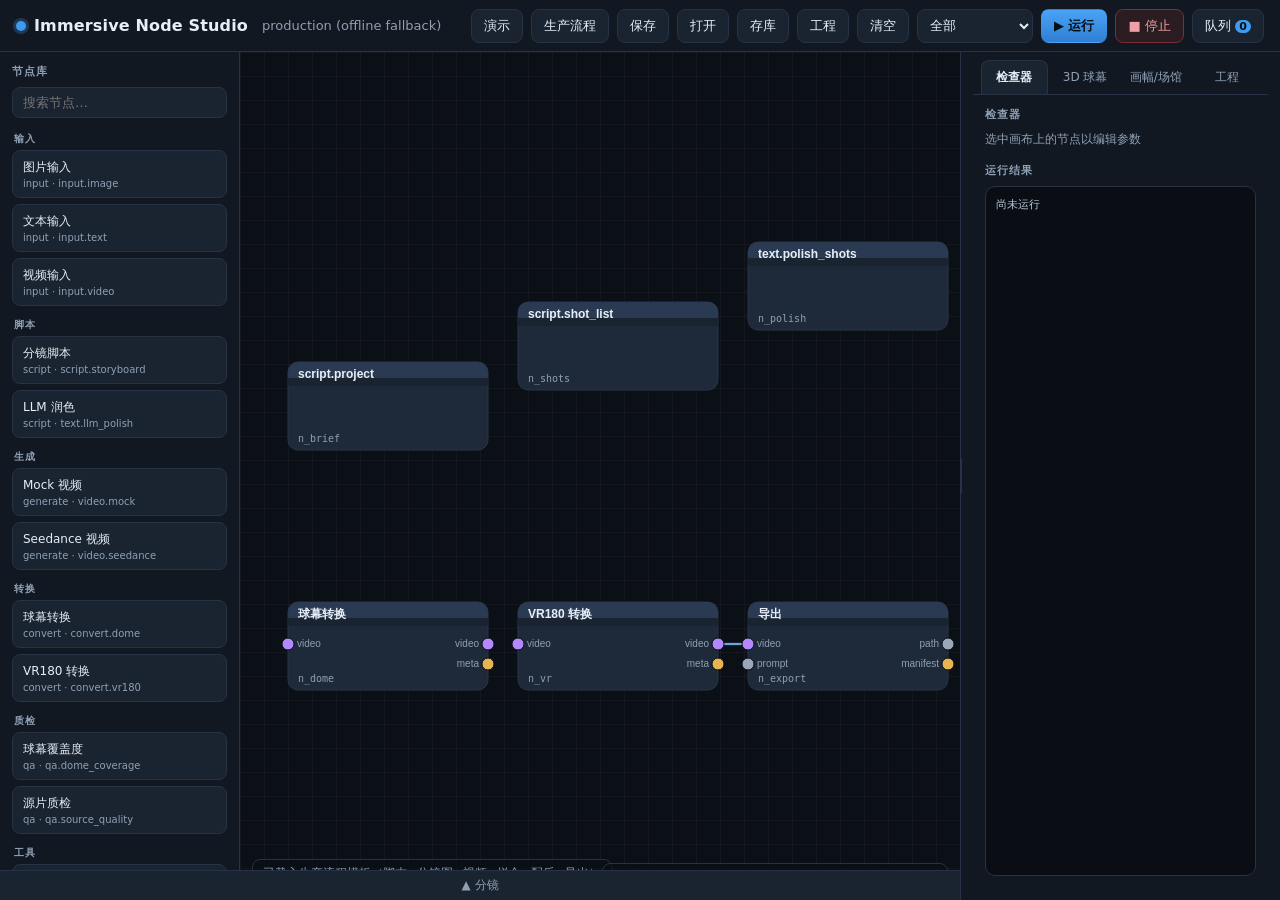
==== studio/static/index.html @ 8954fa5a "feat(studio): spotlight, port drag-out, run modes/lock, queue+stop, shot drawer (issue #419) app.js:" ====
<!doctype html>
<html lang="zh-CN">
<head>
  <meta charset="utf-8" />
  <meta name="viewport" content="width=device-width, initial-scale=1" />
  <title>Immersive Node Studio</title>
  <link rel="stylesheet" href="style.css" />
</head>
<body>
  <header class="topbar">
    <div class="brand">
      <span class="logo-dot"></span>
      Immersive Node Studio
    </div>
    <div class="project-name" id="projectName">untitled</div>
    <div class="actions">
      <button id="btnDemo" type="button" title="载入简易演示">演示</button>
      <button id="btnDual" type="button" title="脚本→分镜图→审核→视频→拼合→配乐→球幕/VR180 导出">生产流程</button>
      <button id="btnSave" type="button">保存</button>
      <button id="btnLoad" type="button">打开</button>
      <button id="btnSaveServer" type="button" title="保存到本机工程库">存库</button>
      <button id="btnProjects" type="button" title="最近工程">工程</button>
      <button id="btnClear" type="button" title="清空画布">清空</button>
      <select id="runMode" class="run-mode" title="运行范围">
        <option value="all">全部</option>
        <option value="node">仅本节点</option>
        <option value="downstream">本节点及下游</option>
      </select>
      <button id="btnRun" type="button" class="primary" title="Ctrl+Enter">▶ 运行</button>
      <button id="btnStop" type="button" class="danger" title="停止所有运行中任务" disabled>■ 停止</button>
      <button id="btnQueue" type="button" class="queue-btn" title="运行队列">队列 <span id="queueCount" class="queue-count">0</span></button>
      <input id="fileInput" type="file" accept="application/json,.json" hidden />
    </div>
  </header>

  <main class="layout">
    <aside class="sidebar">
      <section>
        <h2>节点库</h2>
        <input id="paletteSearch" class="search" type="search" placeholder="搜索节点…" />
        <div id="nodePalette" class="palette"></div>
      </section>
      <section>
        <h2>素材上传</h2>
        <div class="upload-row">
          <label class="file-btn" title="选择本地图片 / 视频，创建输入节点">
            选择文件…
            <input id="uploadInput" type="file" accept="image/png,image/jpeg,image/webp,video/mp4,video/quicktime,.png,.jpg,.jpeg,.webp,.mp4,.mov" hidden />
          </label>
        </div>
        <p class="hint">
          或直接<strong>从桌面把文件拖到画布空白处</strong>，在落点生成输入节点。<br/>
          支持 png / jpg / webp / mp4 / mov（默认上限 2 GB）
        </p>
      </section>
      <section>
        <h2>操作</h2>
        <p class="hint">
          从左侧点选添加节点 · 拖右侧端口连到左侧端口 · 拖节点标题移动<br/>
          双击/选中改参数 · Delete 删除 · Ctrl+Enter 运行 · Ctrl+S 保存
        </p>
      </section>
      <section>
        <h2>后端</h2>
        <p class="hint" id="backendStatus">检测中…</p>
      </section>
    </aside>

    <section class="canvas-wrap" id="canvasWrap">
      <canvas id="canvas"></canvas>
      <div class="canvas-overlay" id="canvasEmpty">
        <div class="empty-card">
          <strong>Immersive Node Studio</strong>
          <p>点「生产流程」开始：脚本 → 分镜图 → 视频 → 拼合 → 配乐 → 导出</p>
          <button id="btnEmptyDual" type="button" class="primary">载入生产流程</button>
        </div>
      </div>
      <div id="statusBar" class="status">ready</div>
      <div class="status-legend">
        <span class="lg idle"></span>空闲
        <span class="lg run"></span>运行
        <span class="lg ok"></span>成功
        <span class="lg err"></span>失败
        <span class="lg skip"></span>跳过
        <span class="lg lock"></span>锁定
        <span class="lg cxl"></span>取消
      </div>
    </section>

    <aside class="inspector right-rail" id="rightRail">
      <div class="rail-resizer" id="railResizer" title="拖拽调整面板宽度"></div>
      <div class="tabs">
        <button type="button" class="tab active" data-tab="inspect">检查器</button>
        <button type="button" class="tab" data-tab="dome">3D 球幕</button>
        <button type="button" class="tab" data-tab="specs">画幅/场馆</button>
        <button type="button" class="tab" data-tab="projects">工程</button>
      </div>

      <div class="tab-panel active" id="tab-inspect">
        <section>
          <h2>检查器</h2>
          <div id="inspectorBody" class="inspector-body">
            <p class="hint">选中画布上的节点以编辑参数</p>
          </div>
        </section>
        <section class="grow">
          <h2>运行结果</h2>
          <div id="galleryBox" class="gallery-box hidden"></div>
          <pre id="runOut" class="run-out">尚未运行</pre>
        </section>
      </div>

      <div class="tab-panel" id="tab-dome">
        <section>
          <h2>穹面 3D 预览</h2>
          <p class="hint">拖拽旋转 · 滚轮缩放 · 黄线=实心覆盖边界 · 红=留白区 · 绿线框=机位</p>
          <canvas id="domeCanvas" class="dome-canvas" width="480" height="280"></canvas>
          <div class="dome-actions">
            <label class="file-btn">
              加载母版/分镜图
              <input id="domeFile" type="file" accept="image/*,video/*" hidden />
            </label>
            <button type="button" id="btnCovGood">合规预设</button>
            <button type="button" id="btnCovBad">坏母版预设</button>
            <button type="button" id="btnCamDrag">机位拖拽</button>
          </div>
          <div id="covReadout" class="cov-readout">加载中…</div>
        </section>

        <section>
          <h2>方位调整</h2>
          <p class="hint">只作用于预览；圆心=天顶、圆周=地平线、圆下方=正前方。</p>
          <div id="orientYawRow"></div>
          <div id="orientPitchRow"></div>
          <div id="orientRollRow"></div>
          <div class="dome-actions">
            <button type="button" id="btnRot90cw" title="顺时针 90°">↻ 90°</button>
            <button type="button" id="btnRot90ccw" title="逆时针 90°">↺ 90°</button>
            <button type="button" id="btnFlipH" title="水平翻转">⇄ H</button>
            <button type="button" id="btnFlipV" title="垂直翻转">⇅ V</button>
            <button type="button" id="btnOrientReset">重置</button>
          </div>
          <label class="check-row">
            <input type="checkbox" id="frontIsBottom" checked />
            <span>正前方 = 圆下方（取消勾选 = 圆上方）</span>
          </label>
          <pre id="orientExport" class="orient-export">--dome-pitch 0
--dome-yaw 0
--dome-roll 0</pre>
          <div class="dome-actions">
            <button type="button" id="btnOrientExport" class="primary">导出到节点参数</button>
          </div>
          <p class="hint" id="orientExportStatus"></p>
        </section>

        <section>
          <h2>机位视口</h2>
          <p class="hint">在 3D 视图中放置虚拟相机，下方实时透视画面。</p>
          <canvas id="camCanvas" class="cam-canvas" width="480" height="270"></canvas>
          <div id="camReadout" class="cov-readout"></div>
          <div id="camYawRow"></div>
          <div id="camPitchRow"></div>
          <div id="camHalfFovRow"></div>
          <div class="dome-actions">
            <button type="button" id="btnCamReset">重置机位</button>
          </div>
        </section>
      </div>

      <div class="tab-panel" id="tab-specs">
        <section>
          <h2>画幅比例对照</h2>
          <div id="ratioList" class="ratio-list"></div>
        </section>
        <section>
          <h2>场馆参数（12m Fulldome.pro）</h2>
          <div id="venueFacts"></div>
        </section>
      </div>

      <div class="tab-panel" id="tab-projects">
        <section>
          <h2>最近工程</h2>
          <div id="projectsList" class="projects-list">
            <p class="hint">点「工程」刷新</p>
          </div>
        </section>
        <section>
          <h2>本地 LiteLLM / 供应商</h2>
          <div id="settingsForm" class="settings-form">
            <label>LiteLLM Base URL<input id="setLlmUrl" type="text" placeholder="http://127.0.0.1:4000" /></label>
            <label>LiteLLM Model<input id="setLlmModel" type="text" placeholder="gpt-4o-mini / glm-5.2 / …" /></label>
            <label>LiteLLM API Key<input id="setLlmKey" type="password" placeholder="sk-…（写入服务器 settings，不进 git）" /></label>
            <label>SenseNova Base URL<input id="setSnUrl" type="text" placeholder="https://…" /></label>
            <label>SenseNova Model<input id="setSnModel" type="text" /></label>
            <div class="gallery-actions" style="margin-top:10px">
              <button type="button" id="btnSettingsLoad">读取</button>
              <button type="button" id="btnSettingsSave" class="primary">保存设置</button>
            </div>
            <p class="hint" id="settingsStatus">密钥保存在 work_root/studio_settings.json，不会写入工程 JSON / git。</p>
          </div>
        </section>
      </div>
    </aside>
  </main>

  <!-- 运行队列下拉（issue #419 队列与停止） -->
  <div id="queuePanel" class="queue-panel hidden">
    <div class="queue-head">
      <strong>运行队列</strong>
      <button type="button" id="btnQueueStopAll" class="danger">全部停止</button>
    </div>
    <div id="queueList" class="queue-list"><p class="hint">无任务</p></div>
  </div>

  <!-- Spotlight 加节点（issue #419）：空格 / 斜杠 / 双击空白 / 右键空白 -->
  <div id="spotlight" class="spotlight hidden">
    <div class="spotlight-card">
      <input id="spotlightInput" type="search" placeholder="搜索节点名 / 中文标签 / 类型…" autocomplete="off" />
      <div id="spotlightResults" class="spotlight-results"></div>
    </div>
  </div>

  <!-- 分镜抽屉（issue #419 只跑勾选镜头） -->
  <div id="shotDrawer" class="shot-drawer collapsed">
    <button type="button" id="shotDrawerToggle" class="drawer-toggle">▲ 分镜</button>
    <div class="drawer-body">
      <div class="drawer-head">
        <strong>分镜镜头</strong>
        <span class="hint" id="shotDrawerHint">勾选要生成的镜头</span>
        <div class="drawer-actions">
          <button type="button" id="btnShotAll">全选</button>
          <button type="button" id="btnShotNone">全不选</button>
          <button type="button" id="btnBatchGen" class="primary" disabled>批量生成视频</button>
        </div>
      </div>
      <div id="shotDrawerList" class="shot-list"></div>
    </div>
  </div>

  <script src="app.js"></script>
  <script src="dome_proj.js"></script>
  <script src="preview3d.js"></script>
</body>
</html>
---- studio/static/style.css ----
:root {
  --bg: #0b1016;
  --bg-grid: rgba(255, 255, 255, 0.035);
  --panel: #121821;
  --panel-2: #1a2330;
  --ink: #e8eef7;
  --muted: #8fa0b5;
  --accent: #3d9cf0;
  --accent-2: #5b8def;
  --ok: #3ecf8e;
  --err: #f07178;
  --warn: #e6b450;
  --border: #273244;
  --node: #1e2a3a;
  --node-head: #2a3a52;
  --shadow: 0 8px 24px rgba(0, 0, 0, 0.35);
  font-family: "Segoe UI", "PingFang SC", "Microsoft YaHei", system-ui, sans-serif;
}

* { box-sizing: border-box; }

html, body {
  margin: 0;
  height: 100%;
  background: var(--bg);
  color: var(--ink);
  overflow: hidden;
}

button {
  background: var(--panel-2);
  color: var(--ink);
  border: 1px solid var(--border);
  border-radius: 8px;
  padding: 7px 12px;
  cursor: pointer;
  font: inherit;
  font-size: 13px;
  transition: background 0.12s ease, border-color 0.12s ease, transform 0.05s ease;
}
button:hover { background: #223044; border-color: #3a4d68; }
button:active { transform: translateY(1px); }
button.primary {
  background: linear-gradient(180deg, #4aa3f5, #2f7fd4);
  border-color: transparent;
  color: #041018;
  font-weight: 700;
}
button.primary:hover { filter: brightness(1.06); }

.topbar {
  display: flex;
  align-items: center;
  gap: 14px;
  padding: 0 16px;
  height: 52px;
  background: var(--panel);
  border-bottom: 1px solid var(--border);
  flex-shrink: 0;
}
.brand {
  display: flex;
  align-items: center;
  gap: 8px;
  font-weight: 700;
  letter-spacing: 0.01em;
  white-space: nowrap;
}
.logo-dot {
  width: 10px;
  height: 10px;
  border-radius: 50%;
  background: var(--accent);
  box-shadow: 0 0 0 3px rgba(61, 156, 240, 0.25);
}
.project-name {
  color: var(--muted);
  flex: 1;
  font-size: 13px;
  overflow: hidden;
  text-overflow: ellipsis;
  white-space: nowrap;
}
.actions { display: flex; gap: 8px; flex-wrap: wrap; }

.layout {
  display: grid;
  grid-template-columns: 240px 1fr 320px;
  height: calc(100% - 52px);
  min-height: 0;
}

.sidebar, .inspector {
  background: var(--panel);
  padding: 12px;
  overflow: auto;
  min-height: 0;
  display: flex;
  flex-direction: column;
  gap: 16px;
}
.sidebar { border-right: 1px solid var(--border); }
.inspector { border-left: 1px solid var(--border); }
.inspector .grow { flex: 1; display: flex; flex-direction: column; min-height: 0; }

.sidebar h2, .inspector h2 {
  margin: 0 0 8px;
  font-size: 11px;
  font-weight: 700;
  text-transform: uppercase;
  letter-spacing: 0.1em;
  color: var(--muted);
}

.search {
  width: 100%;
  margin-bottom: 8px;
  background: var(--panel-2);
  border: 1px solid var(--border);
  border-radius: 8px;
  color: var(--ink);
  padding: 7px 10px;
  font: inherit;
  font-size: 13px;
}
.search:focus { outline: 1px solid var(--accent); }

.palette { display: flex; flex-direction: column; gap: 6px; }
.palette button {
  text-align: left;
  width: 100%;
  font-size: 12px;
  padding: 8px 10px;
}
.palette button .cat {
  display: block;
  color: var(--muted);
  font-size: 10px;
  margin-top: 2px;
}
.palette-group-title {
  color: var(--muted);
  font-size: 10px;
  font-weight: 700;
  text-transform: uppercase;
  letter-spacing: 0.08em;
  margin: 6px 0 -2px;
  padding-left: 2px;
}
.palette .upload-row { display: flex; gap: 6px; margin-top: 2px; }
.palette .upload-row label { flex: 1; text-align: center; }

.hint {
  color: var(--muted);
  font-size: 12px;
  line-height: 1.55;
  margin: 0;
}
.hint.ok { color: var(--ok); }
.hint.err { color: var(--err); }

.canvas-wrap {
  position: relative;
  min-width: 0;
  min-height: 0;
  background-color: var(--bg);
  background-image:
    linear-gradient(var(--bg-grid) 1px, transparent 1px),
    linear-gradient(90deg, var(--bg-grid) 1px, transparent 1px);
  background-size: 24px 24px;
  overflow: hidden;
}
#canvas {
  display: block;
  width: 100%;
  height: 100%;
  cursor: default;
  touch-action: none;
}

.canvas-overlay {
  position: absolute;
  inset: 0;
  display: flex;
  align-items: center;
  justify-content: center;
  pointer-events: none;
}
.canvas-overlay.hidden { display: none; }
.empty-card {
  pointer-events: auto;
  background: rgba(18, 24, 33, 0.92);
  border: 1px solid var(--border);
  border-radius: 14px;
  padding: 22px 28px;
  text-align: center;
  box-shadow: var(--shadow);
  max-width: 360px;
}
.empty-card strong { font-size: 16px; }
.empty-card p {
  color: var(--muted);
  font-size: 13px;
  margin: 10px 0 16px;
}

.status {
  position: absolute;
  left: 12px;
  bottom: 12px;
  background: rgba(10, 14, 20, 0.75);
  border: 1px solid var(--border);
  border-radius: 8px;
  padding: 5px 10px;
  font-size: 12px;
  color: var(--muted);
  max-width: 60%;
  white-space: nowrap;
  overflow: hidden;
  text-overflow: ellipsis;
}

.inspector-body label {
  display: block;
  font-size: 11px;
  color: var(--muted);
  margin-top: 10px;
}
.inspector-body input,
.inspector-body textarea,
.inspector-body select {
  width: 100%;
  margin-top: 4px;
  background: var(--panel-2);
  color: var(--ink);
  border: 1px solid var(--border);
  border-radius: 8px;
  padding: 7px 9px;
  font: inherit;
  font-size: 13px;
}
.inspector-body textarea { min-height: 88px; resize: vertical; }
.inspector-body input:focus,
.inspector-body textarea:focus { outline: 1px solid var(--accent); }
.inspector-body .node-type {
  font-size: 11px;
  color: var(--accent);
  font-family: ui-monospace, Consolas, monospace;
}
.inspector-body .danger {
  margin-top: 14px;
  width: 100%;
  border-color: #5a3038;
  color: #ffb4ba;
}

.run-out {
  flex: 1;
  margin: 0;
  background: #0a0e14;
  border: 1px solid var(--border);
  border-radius: 10px;
  padding: 10px;
  font-size: 11px;
  font-family: ui-monospace, Consolas, monospace;
  white-space: pre-wrap;
  word-break: break-word;
  overflow: auto;
  min-height: 120px;
  color: #b8c7d9;
}

@media (max-width: 1100px) {
  .layout { grid-template-columns: 200px 1fr 260px; }
}

/* ---- right rail tabs ---- */
.right-rail { padding-top: 0; gap: 0; }
.tabs {
  display: flex;
  gap: 4px;
  padding: 8px 8px 0;
  border-bottom: 1px solid var(--border);
  flex-shrink: 0;
  background: var(--panel);
  position: sticky;
  top: 0;
  z-index: 2;
}
.tab {
  flex: 1;
  border: 1px solid transparent;
  border-bottom: none;
  border-radius: 8px 8px 0 0;
  background: transparent;
  color: var(--muted);
  padding: 8px 6px;
  font-size: 12px;
}
.tab.active {
  background: var(--panel-2);
  color: var(--ink);
  border-color: var(--border);
  font-weight: 600;
}
.tab-panel {
  display: none;
  flex-direction: column;
  gap: 14px;
  padding: 12px;
  overflow: auto;
  min-height: 0;
  flex: 1;
}
.tab-panel.active { display: flex; }

.dome-canvas {
  width: 100%;
  height: 240px;
  display: block;
  border-radius: 10px;
  border: 1px solid var(--border);
  background: #0a0e14;
  cursor: grab;
}
.dome-canvas:active { cursor: grabbing; }

.cam-canvas {
  width: 100%;
  height: 220px;
  display: block;
  border-radius: 10px;
  border: 1px solid var(--border);
  background: #05080c;
}

/* ---- right-rail drag-to-resize handle (issue #416) ---- */
.rail-resizer {
  position: absolute;
  top: 0;
  bottom: 0;
  left: -4px;
  width: 8px;
  cursor: col-resize;
  z-index: 5;
}
.rail-resizer::after {
  content: "";
  position: absolute;
  top: 50%;
  left: 50%;
  transform: translate(-50%, -50%);
  width: 2px;
  height: 36px;
  border-radius: 2px;
  background: var(--border);
}
.rail-resizer:hover::after { background: var(--accent); }
.right-rail { position: relative; }

/* orientation sliders + quick buttons */
.sl-row {
  display: flex;
  align-items: center;
  gap: 8px;
  margin-top: 6px;
}
.sl-lab {
  font-size: 12px;
  color: var(--muted);
  width: 64px;
  flex-shrink: 0;
}
.sl {
  flex: 1;
  accent-color: var(--accent);
  min-width: 0;
}
.sl-num {
  width: 56px;
  flex-shrink: 0;
  background: var(--panel-2);
  color: var(--ink);
  border: 1px solid var(--border);
  border-radius: 6px;
  padding: 3px 5px;
  font: inherit;
  font-size: 12px;
  text-align: center;
}
.check-row {
  display: flex;
  align-items: center;
  gap: 8px;
  margin-top: 10px;
  font-size: 12px;
  color: var(--ink);
}
.check-row input { accent-color: var(--accent); }
.orient-export {
  margin: 8px 0 0;
  background: #0a0e14;
  border: 1px solid var(--border);
  border-radius: 8px;
  padding: 8px;
  font-size: 11px;
  font-family: ui-monospace, Consolas, monospace;
  color: #b8c7d9;
  white-space: pre;
  overflow: auto;
}

.dome-actions {
  display: flex;
  flex-wrap: wrap;
  gap: 6px;
  margin-top: 8px;
}
.file-btn {
  display: inline-flex;
  align-items: center;
  background: var(--panel-2);
  border: 1px solid var(--border);
  border-radius: 8px;
  padding: 7px 12px;
  font-size: 13px;
  cursor: pointer;
}
.file-btn:hover { background: #223044; }

.cov-readout { margin-top: 10px; }
.cov-main {
  border-radius: 10px;
  padding: 10px 12px;
  margin-bottom: 8px;
  border: 1px solid var(--border);
  background: var(--panel-2);
}
.cov-main.cov-ok { border-color: #2a6b4e; }
.cov-main.cov-warn { border-color: #7a5a1d; }
.cov-main.cov-bad { border-color: #7a2e35; }
.cov-deg { font-size: 28px; font-weight: 700; line-height: 1.1; }
.cov-ok .cov-deg { color: var(--ok); }
.cov-warn .cov-deg { color: var(--warn); }
.cov-bad .cov-deg { color: var(--err); }
.cov-sub { color: var(--muted); font-size: 12px; margin-top: 2px; }
.cov-rows { display: flex; flex-direction: column; gap: 4px; font-size: 12px; }
.cov-rows div { display: flex; justify-content: space-between; gap: 8px; }
.cov-rows span { color: var(--muted); }
.cov-bad { color: var(--err); font-size: 12px; }

.ratio-list { display: flex; flex-direction: column; gap: 8px; }
.ratio-card {
  display: flex;
  gap: 10px;
  align-items: center;
  padding: 8px;
  border: 1px solid var(--border);
  border-radius: 10px;
  background: var(--panel-2);
}
.ratio-box {
  border: 2px solid;
  border-radius: 6px;
  display: flex;
  align-items: center;
  justify-content: center;
  font-size: 11px;
  font-weight: 700;
  flex-shrink: 0;
  background: rgba(0,0,0,0.25);
}
.ratio-meta { display: flex; flex-direction: column; gap: 2px; min-width: 0; }
.ratio-meta strong { font-size: 13px; }
.ratio-meta span { font-size: 11px; color: var(--muted); line-height: 1.4; }

.venue-grid {
  display: grid;
  grid-template-columns: 1fr 1fr;
  gap: 8px;
}
.venue-grid div {
  background: var(--panel-2);
  border: 1px solid var(--border);
  border-radius: 8px;
  padding: 8px;
  font-size: 12px;
}
.venue-grid span {
  display: block;
  color: var(--muted);
  font-size: 10px;
  margin-bottom: 2px;
}
.venue-grid b { font-weight: 600; }

.projects-list { display: flex; flex-direction: column; gap: 8px; }
.project-row {
  display: flex;
  justify-content: space-between;
  gap: 8px;
  align-items: center;
  padding: 8px;
  border: 1px solid var(--border);
  border-radius: 8px;
  background: var(--panel-2);
}
.project-actions { display: flex; gap: 6px; }
.project-row button { font-size: 12px; padding: 4px 8px; }

.sheet-thumb {
  display: block;
  max-width: 100%;
  max-height: 96px;
  margin-top: 6px;
  border-radius: 6px;
  border: 1px solid var(--border);
  background: #0a0e14;
}
.shot-thumb {
  display: inline-block;
  width: 56px;
  height: 56px;
  object-fit: cover;
  margin-top: 4px;
  border-radius: 4px;
  border: 1px solid var(--border);
  vertical-align: middle;
}

.settings-form label {
  display: block;
  font-size: 11px;
  color: var(--muted);
  margin-top: 8px;
}
.settings-form input {
  width: 100%;
  margin-top: 3px;
  background: var(--panel-2);
  color: var(--ink);
  border: 1px solid var(--border);
  border-radius: 6px;
  padding: 6px 8px;
  font: inherit;
  font-size: 12px;
}

.status-legend {
  position: absolute;
  right: 12px;
  bottom: 12px;
  display: flex;
  gap: 8px;
  align-items: center;
  font-size: 11px;
  color: var(--muted);
  background: rgba(10, 14, 20, 0.7);
  border: 1px solid var(--border);
  border-radius: 8px;
  padding: 4px 8px;
}
.status-legend .lg {
  width: 8px;
  height: 8px;
  border-radius: 50%;
  display: inline-block;
  margin-right: 2px;
}
.status-legend .lg.idle { background: #2a3a52; }
.status-legend .lg.run { background: #7a5a1d; }
.status-legend .lg.ok { background: #1f6b4a; }
.status-legend .lg.err { background: #7a2e35; }
.status-legend .lg.skip { background: #3a4454; }

.gallery-box {
  margin-bottom: 8px;
  padding: 8px;
  border: 1px solid var(--border);
  border-radius: 10px;
  background: var(--panel-2);
  font-size: 12px;
}
.gallery-box.hidden { display: none; }
.gallery-box .sheet-path {
  color: var(--accent);
  word-break: break-all;
  font-family: ui-monospace, Consolas, monospace;
  font-size: 11px;
}
.gallery-box ul {
  margin: 6px 0 0;
  padding-left: 16px;
  color: var(--muted);
}
.gallery-box li { margin: 2px 0; }
.gallery-box li b { color: var(--ink); font-weight: 600; }
.gallery-actions { margin-top: 6px; display: flex; gap: 6px; }

/* ── issue #419: run mode / queue / spotlight / shot drawer ───────────── */
.run-mode {
  background: var(--panel-2);
  color: var(--ink);
  border: 1px solid var(--border);
  border-radius: 8px;
  padding: 7px 8px;
  font: inherit;
  font-size: 13px;
  cursor: pointer;
}
button.danger {
  background: #2a1c20;
  border-color: #7a2e35;
  color: #f0a0a8;
}
button.danger:hover { background: #3a2529; }
button.queue-btn { position: relative; }
.queue-count {
  display: inline-block;
  min-width: 16px;
  padding: 0 4px;
  border-radius: 8px;
  background: var(--accent);
  color: #041018;
  font-size: 11px;
  font-weight: 700;
}

.queue-panel {
  position: absolute;
  top: 56px;
  right: 12px;
  width: 320px;
  max-height: 50vh;
  overflow-y: auto;
  background: var(--panel);
  border: 1px solid var(--border);
  border-radius: 10px;
  box-shadow: var(--shadow);
  padding: 10px;
  z-index: 40;
}
.queue-panel.hidden { display: none; }
.queue-head {
  display: flex;
  align-items: center;
  justify-content: space-between;
  margin-bottom: 8px;
}
.queue-list { display: flex; flex-direction: column; gap: 6px; }
.queue-item {
  display: grid;
  grid-template-columns: 1fr auto;
  gap: 4px 8px;
  padding: 6px;
  border: 1px solid var(--border);
  border-radius: 8px;
  background: var(--panel-2);
  font-size: 12px;
}
.queue-item .queue-info { display: flex; flex-direction: column; }
.queue-label { font-weight: 600; color: var(--ink); }
.queue-meta { color: var(--muted); font-size: 11px; }
.queue-bar {
  grid-column: 1 / -1;
  height: 5px;
  border-radius: 3px;
  background: #0b1016;
  overflow: hidden;
}
.queue-bar-fill {
  height: 100%;
  background: var(--accent);
  transition: width 0.2s ease;
}
.queue-item.cancelled { opacity: 0.6; }
.queue-item.cancelled .queue-bar-fill { background: var(--err); }
.queue-cancel { font-size: 11px; padding: 2px 8px; }

.spotlight {
  position: fixed;
  inset: 0;
  background: rgba(6, 10, 16, 0.55);
  display: flex;
  align-items: flex-start;
  justify-content: center;
  padding-top: 12vh;
  z-index: 60;
}
.spotlight.hidden { display: none; }
.spotlight-card {
  width: min(460px, 90vw);
  background: var(--panel);
  border: 1px solid var(--border);
  border-radius: 12px;
  box-shadow: var(--shadow);
  overflow: hidden;
}
.spotlight-card input {
  width: 100%;
  padding: 12px 14px;
  background: var(--panel-2);
  border: none;
  border-bottom: 1px solid var(--border);
  color: var(--ink);
  font-size: 14px;
  outline: none;
}
.spotlight-results { max-height: 300px; overflow-y: auto; }
.spotlight-row {
  display: flex;
  justify-content: space-between;
  align-items: center;
  gap: 8px;
  width: 100%;
  padding: 9px 14px;
  border: none;
  border-radius: 0;
  background: transparent;
  text-align: left;
}
.spotlight-row:hover, .spotlight-row.active { background: #223044; }
.spotlight-row .cat { color: var(--muted); font-size: 11px; }

.shot-drawer {
  position: fixed;
  left: 0;
  right: 320px;
  bottom: 0;
  background: var(--panel);
  border-top: 1px solid var(--border);
  z-index: 30;
  max-height: 40vh;
  display: flex;
  flex-direction: column;
}
.shot-drawer.collapsed .drawer-body { display: none; }
.drawer-toggle {
  width: 100%;
  border: none;
  border-radius: 0;
  background: var(--panel-2);
  padding: 6px;
  font-size: 12px;
  color: var(--muted);
}
.drawer-body { padding: 8px 12px; overflow-y: auto; }
.drawer-head {
  display: flex;
  align-items: center;
  gap: 10px;
  margin-bottom: 8px;
  flex-wrap: wrap;
}
.drawer-head .hint { color: var(--muted); font-size: 11px; }
.drawer-actions { margin-left: auto; display: flex; gap: 6px; }
.drawer-actions button { font-size: 12px; padding: 4px 10px; }
.shot-list {
  display: flex;
  flex-wrap: wrap;
  gap: 6px;
}
.shot-item {
  display: flex;
  align-items: center;
  gap: 6px;
  padding: 6px 10px;
  border: 1px solid var(--border);
  border-radius: 8px;
  background: var(--panel-2);
  font-size: 12px;
  cursor: pointer;
}
.shot-item b { color: var(--ink); }
.shot-item .cat { color: var(--muted); font-size: 11px; }
.status-legend .lg.lock { background: #5a4a1d; }
.status-legend .lg.cxl { background: #4a2e3a; }
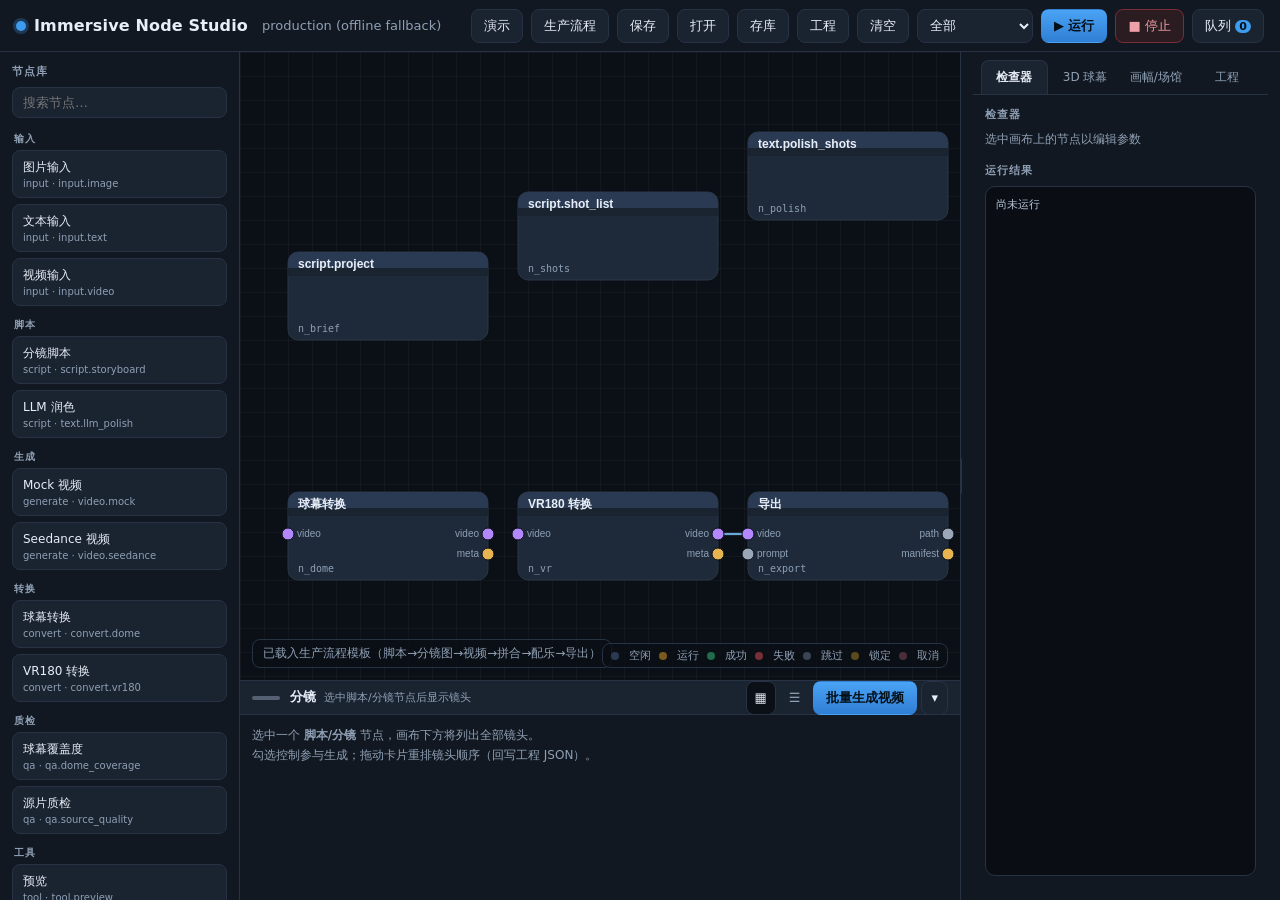
==== commit 91512a66: "Merge origin/main (#418) into issue-419 Reconciles #419's editor-efficiency work with #418's bottom " ====
--- a/studio/static/index.html
+++ b/studio/static/index.html
@@ -67,24 +67,55 @@
     </aside>
 
     <section class="canvas-wrap" id="canvasWrap">
-      <canvas id="canvas"></canvas>
-      <div class="canvas-overlay" id="canvasEmpty">
-        <div class="empty-card">
-          <strong>Immersive Node Studio</strong>
-          <p>点「生产流程」开始：脚本 → 分镜图 → 视频 → 拼合 → 配乐 → 导出</p>
-          <button id="btnEmptyDual" type="button" class="primary">载入生产流程</button>
-        </div>
-      </div>
-      <div id="statusBar" class="status">ready</div>
-      <div class="status-legend">
-        <span class="lg idle"></span>空闲
-        <span class="lg run"></span>运行
-        <span class="lg ok"></span>成功
-        <span class="lg err"></span>失败
-        <span class="lg skip"></span>跳过
-        <span class="lg lock"></span>锁定
-        <span class="lg cxl"></span>取消
-      </div>
+      <div class="canvas-stage" id="canvasStage">
+        <canvas id="canvas"></canvas>
+        <div class="canvas-overlay" id="canvasEmpty">
+          <div class="empty-card">
+            <strong>Immersive Node Studio</strong>
+            <p>点「生产流程」开始：脚本 → 分镜图 → 视频 → 拼合 → 配乐 → 导出</p>
+            <button id="btnEmptyDual" type="button" class="primary">载入生产流程</button>
+          </div>
+        </div>
+        <div id="statusBar" class="status">ready</div>
+        <div class="status-legend">
+          <span class="lg idle"></span>空闲
+          <span class="lg run"></span>运行
+          <span class="lg ok"></span>成功
+          <span class="lg err"></span>失败
+          <span class="lg skip"></span>跳过
+          <span class="lg lock"></span>锁定
+          <span class="lg cxl"></span>取消
+        </div>
+      </div>
+
+      <!-- Bottom storyboard drawer (issue #418): replaces the right-rail
+           colour-block gallery. Collapsible with B, height persisted to
+           localStorage. Lists every shot for the selected script/storyboard
+           node; grey "not generated" cards when no image yet. -->
+      <aside class="shot-drawer" id="shotDrawer" aria-label="分镜抽屉">
+        <div class="drawer-handle" id="drawerHandle" title="拖动调整高度 · 双击折叠">
+          <span class="drawer-grip"></span>
+          <div class="drawer-title">
+            <strong id="drawerTitle">分镜</strong>
+            <span class="hint" id="drawerCount">选中脚本/分镜节点后显示镜头</span>
+          </div>
+          <div class="drawer-tools">
+            <button type="button" id="drawerViewCards" class="seg active" title="卡片视图">▦</button>
+            <button type="button" id="drawerViewTable" class="seg" title="表格视图">☰</button>
+            <button type="button" id="btnBatchGen" class="primary" title="只提交已勾选的镜头" disabled>批量生成视频</button>
+            <button type="button" id="drawerToggle" title="开合 (B)">▾</button>
+          </div>
+        </div>
+        <div class="drawer-body" id="drawerBody">
+          <div class="drawer-empty" id="drawerEmpty">
+            <p class="hint">选中一个 <strong>脚本/分镜</strong> 节点，画布下方将列出全部镜头。<br/>勾选控制参与生成；拖动卡片重排镜头顺序（回写工程 JSON）。</p>
+          </div>
+          <div class="drawer-cards" id="drawerCards"></div>
+          <div class="drawer-table-wrap hidden" id="drawerTableWrap">
+            <table class="drawer-table" id="drawerTable"></table>
+          </div>
+        </div>
+      </aside>
     </section>
 
     <aside class="inspector right-rail" id="rightRail">
@@ -105,7 +136,6 @@
         </section>
         <section class="grow">
           <h2>运行结果</h2>
-          <div id="galleryBox" class="gallery-box hidden"></div>
           <pre id="runOut" class="run-out">尚未运行</pre>
         </section>
       </div>
@@ -221,23 +251,6 @@
     </div>
   </div>
 
-  <!-- 分镜抽屉（issue #419 只跑勾选镜头） -->
-  <div id="shotDrawer" class="shot-drawer collapsed">
-    <button type="button" id="shotDrawerToggle" class="drawer-toggle">▲ 分镜</button>
-    <div class="drawer-body">
-      <div class="drawer-head">
-        <strong>分镜镜头</strong>
-        <span class="hint" id="shotDrawerHint">勾选要生成的镜头</span>
-        <div class="drawer-actions">
-          <button type="button" id="btnShotAll">全选</button>
-          <button type="button" id="btnShotNone">全不选</button>
-          <button type="button" id="btnBatchGen" class="primary" disabled>批量生成视频</button>
-        </div>
-      </div>
-      <div id="shotDrawerList" class="shot-list"></div>
-    </div>
-  </div>
-
   <script src="app.js"></script>
   <script src="dome_proj.js"></script>
   <script src="preview3d.js"></script>
--- a/studio/static/style.css
+++ b/studio/static/style.css
@@ -169,6 +169,13 @@
     linear-gradient(90deg, var(--bg-grid) 1px, transparent 1px);
   background-size: 24px 24px;
   overflow: hidden;
+  display: flex;
+  flex-direction: column;
+}
+.canvas-stage {
+  position: relative;
+  flex: 1;
+  min-height: 0;
 }
 #canvas {
   display: block;
@@ -722,56 +729,165 @@
 .spotlight-row:hover, .spotlight-row.active { background: #223044; }
 .spotlight-row .cat { color: var(--muted); font-size: 11px; }
 
+.status-legend .lg.lock { background: #5a4a1d; }
+.status-legend .lg.cxl { background: #4a2e3a; }
+
+/* ---- bottom storyboard drawer (#418) ---- */
 .shot-drawer {
-  position: fixed;
-  left: 0;
-  right: 320px;
-  bottom: 0;
+  flex-shrink: 0;
+  display: flex;
+  flex-direction: column;
   background: var(--panel);
   border-top: 1px solid var(--border);
-  z-index: 30;
-  max-height: 40vh;
+  height: var(--drawer-h, 220px);
+  min-height: 0;
+  transition: height 0.16s ease;
+  z-index: 4;
+}
+.shot-drawer.collapsed { height: 34px; }
+.shot-drawer.collapsed .drawer-body { display: none; }
+.drawer-handle {
+  display: flex;
+  align-items: center;
+  gap: 10px;
+  padding: 0 12px;
+  height: 34px;
+  flex-shrink: 0;
+  cursor: ns-resize;
+  background: var(--panel-2);
+  border-bottom: 1px solid var(--border);
+  user-select: none;
+}
+.drawer-grip {
+  width: 28px;
+  height: 4px;
+  border-radius: 2px;
+  background: var(--muted);
+  opacity: 0.5;
+  flex-shrink: 0;
+}
+.drawer-title { flex: 1; min-width: 0; display: flex; align-items: baseline; gap: 8px; }
+.drawer-title strong { font-size: 13px; }
+.drawer-title .hint { font-size: 11px; margin: 0; white-space: nowrap; overflow: hidden; text-overflow: ellipsis; }
+.drawer-tools { display: flex; gap: 4px; }
+.drawer-tools .seg {
+  padding: 4px 8px;
+  font-size: 13px;
+  background: transparent;
+  border-color: transparent;
+  color: var(--muted);
+}
+.drawer-tools .seg.active { background: var(--bg); color: var(--ink); border-color: var(--border); }
+.drawer-tools #drawerToggle { cursor: pointer; padding: 4px 9px; }
+.shot-drawer.collapsed #drawerToggle { transform: rotate(180deg); }
+
+.drawer-body {
+  flex: 1;
+  min-height: 0;
+  overflow: auto;
+  padding: 10px 12px;
+  position: relative;
+}
+.drawer-empty { color: var(--muted); }
+.drawer-empty .hint { line-height: 1.7; }
+.drawer-cards {
+  display: grid;
+  grid-template-columns: repeat(auto-fill, minmax(150px, 1fr));
+  gap: 10px;
+}
+.shot-card {
+  border: 1px solid var(--border);
+  border-radius: 10px;
+  background: var(--panel-2);
+  overflow: hidden;
   display: flex;
   flex-direction: column;
-}
-.shot-drawer.collapsed .drawer-body { display: none; }
-.drawer-toggle {
-  width: 100%;
-  border: none;
-  border-radius: 0;
-  background: var(--panel-2);
-  padding: 6px;
-  font-size: 12px;
-  color: var(--muted);
-}
-.drawer-body { padding: 8px 12px; overflow-y: auto; }
-.drawer-head {
-  display: flex;
-  align-items: center;
-  gap: 10px;
-  margin-bottom: 8px;
-  flex-wrap: wrap;
-}
-.drawer-head .hint { color: var(--muted); font-size: 11px; }
-.drawer-actions { margin-left: auto; display: flex; gap: 6px; }
-.drawer-actions button { font-size: 12px; padding: 4px 10px; }
-.shot-list {
-  display: flex;
-  flex-wrap: wrap;
-  gap: 6px;
-}
-.shot-item {
-  display: flex;
-  align-items: center;
-  gap: 6px;
-  padding: 6px 10px;
-  border: 1px solid var(--border);
-  border-radius: 8px;
-  background: var(--panel-2);
-  font-size: 12px;
+  cursor: grab;
+  position: relative;
+}
+.shot-card.dragging { opacity: 0.45; }
+.shot-card.drag-over { border-color: var(--accent); box-shadow: 0 0 0 2px rgba(61,156,240,0.3); }
+.shot-card .thumb {
+  height: 96px;
+  background: #0a0e14;
+  display: flex;
+  align-items: center;
+  justify-content: center;
+  position: relative;
+  overflow: hidden;
+}
+.shot-card .thumb img { width: 100%; height: 100%; object-fit: cover; }
+.shot-card .thumb.placeholder { color: var(--muted); }
+.shot-card .thumb.placeholder::after { content: "未生成"; font-size: 11px; }
+.shot-card .thumb video { width: 100%; height: 100%; object-fit: cover; background: #000; }
+.shot-card .status-dot {
+  position: absolute;
+  top: 6px;
+  right: 6px;
+  width: 9px;
+  height: 9px;
+  border-radius: 50%;
+  background: #3a4454;
+  box-shadow: 0 0 0 2px rgba(0,0,0,0.4);
+}
+.shot-card .status-dot.ok { background: var(--ok); }
+.shot-card .status-dot.err { background: var(--err); }
+.shot-card .status-dot.run { background: var(--warn); }
+.shot-card .pick {
+  position: absolute;
+  top: 5px;
+  left: 5px;
+  width: 16px;
+  height: 16px;
+  border-radius: 4px;
+  border: 1px solid var(--border);
+  background: rgba(10,14,20,0.7);
+  display: flex;
+  align-items: center;
+  justify-content: center;
   cursor: pointer;
 }
-.shot-item b { color: var(--ink); }
-.shot-item .cat { color: var(--muted); font-size: 11px; }
-.status-legend .lg.lock { background: #5a4a1d; }
-.status-legend .lg.cxl { background: #4a2e3a; }
+.shot-card .pick.on { background: var(--accent); border-color: var(--accent); }
+.shot-card .pick.on::after { content: "✓"; color: #041018; font-size: 11px; font-weight: 700; }
+.shot-card .meta { padding: 6px 8px; font-size: 11px; min-width: 0; }
+.shot-card .meta .no { font-weight: 700; color: var(--ink); }
+.shot-card .meta .desc {
+  color: var(--muted);
+  font-size: 10px;
+  white-space: nowrap;
+  overflow: hidden;
+  text-overflow: ellipsis;
+  margin-top: 2px;
+}
+.shot-card .meta .dur { color: var(--accent-2); font-family: ui-monospace, Consolas, monospace; }
+
+.drawer-table { width: 100%; border-collapse: collapse; font-size: 12px; }
+.drawer-table th, .drawer-table td {
+  text-align: left;
+  padding: 5px 8px;
+  border-bottom: 1px solid var(--border);
+}
+.drawer-table th { color: var(--muted); font-size: 10px; text-transform: uppercase; letter-spacing: 0.06em; }
+.drawer-table td.desc { color: var(--ink); max-width: 260px; overflow: hidden; text-overflow: ellipsis; white-space: nowrap; }
+.drawer-table tr { cursor: grab; }
+.drawer-table tr.dragging { opacity: 0.45; }
+.drawer-table .status-dot { display: inline-block; width: 8px; height: 8px; border-radius: 50%; margin-right: 4px; vertical-align: middle; }
+
+@media (max-width: 1100px) {
+  .shot-drawer { height: var(--drawer-h, 180px); }
+}
+
+/* Inline editor overlaid on an input.text node card (#418). */
+.node-text-editor {
+  position: fixed;
+  z-index: 15;
+  background: #0a0e14;
+  color: var(--ink);
+  border: 1px solid var(--accent);
+  border-radius: 6px;
+  padding: 4px 6px;
+  font: 11px/1.35 "Segoe UI", "PingFang SC", sans-serif;
+  resize: none;
+  outline: none;
+  box-shadow: var(--shadow);
+}
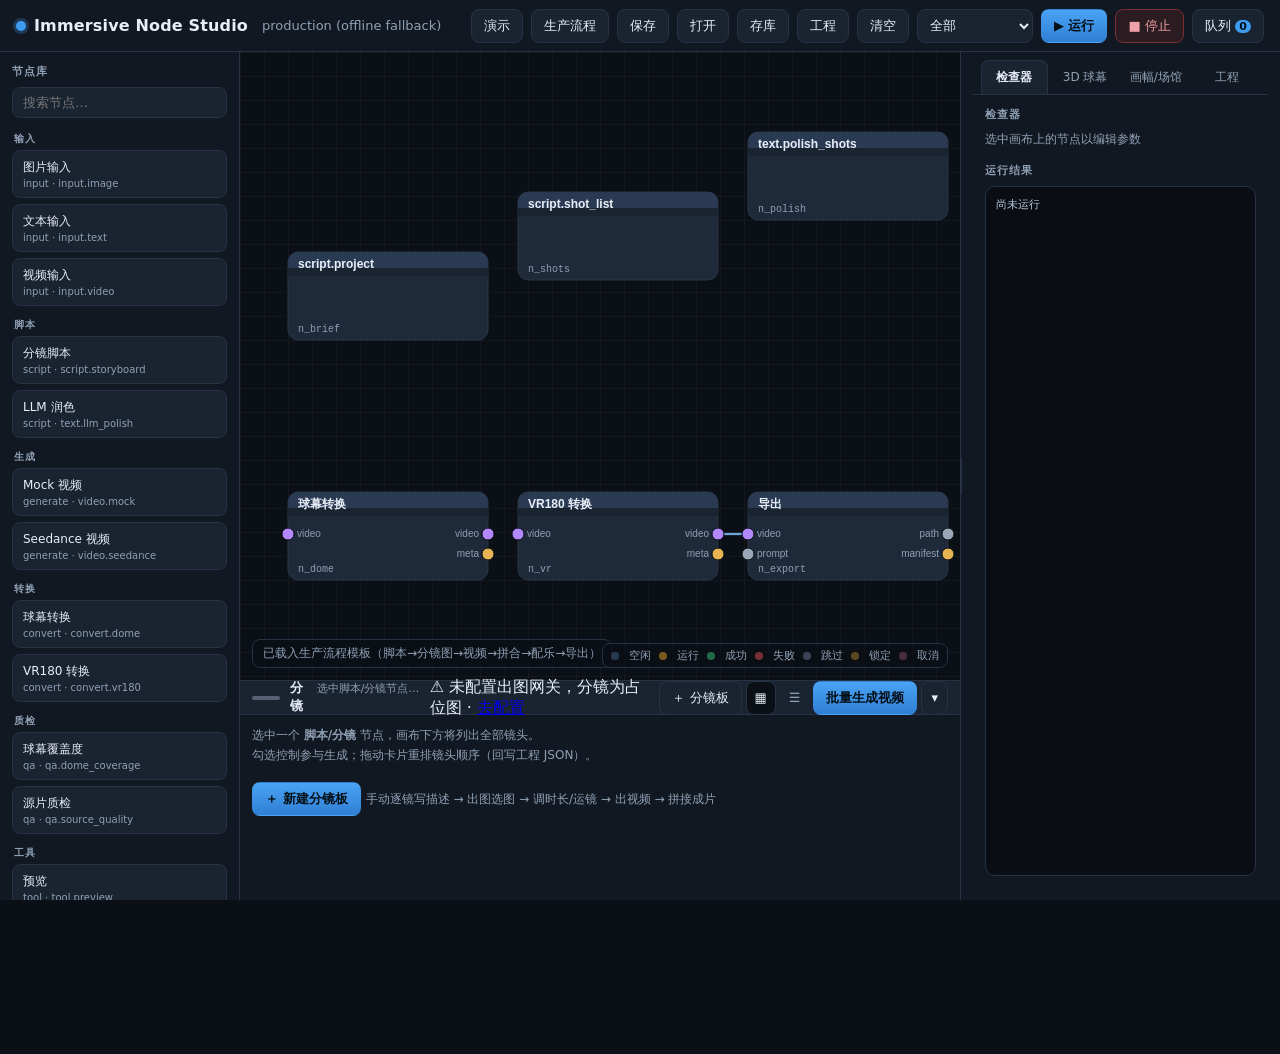
==== commit 14087d75: "feat(studio): dome video player controls markup (#428)" ====
--- a/studio/static/index.html
+++ b/studio/static/index.html
@@ -98,8 +98,10 @@
           <div class="drawer-title">
             <strong id="drawerTitle">分镜</strong>
             <span class="hint" id="drawerCount">选中脚本/分镜节点后显示镜头</span>
+            <span class="gw-warn hidden" id="gwWarn" title="provider=auto 在未配置网关时退回占位图">⚠ 未配置出图网关，分镜为占位图 · <a href="#" id="gwWarnLink">去配置</a></span>
           </div>
           <div class="drawer-tools">
+            <button type="button" id="btnNewBoard" title="新建一个手动分镜板：逐镜写描述 → 出图 → 出视频">＋ 分镜板</button>
             <button type="button" id="drawerViewCards" class="seg active" title="卡片视图">▦</button>
             <button type="button" id="drawerViewTable" class="seg" title="表格视图">☰</button>
             <button type="button" id="btnBatchGen" class="primary" title="只提交已勾选的镜头" disabled>批量生成视频</button>
@@ -109,6 +111,7 @@
         <div class="drawer-body" id="drawerBody">
           <div class="drawer-empty" id="drawerEmpty">
             <p class="hint">选中一个 <strong>脚本/分镜</strong> 节点，画布下方将列出全部镜头。<br/>勾选控制参与生成；拖动卡片重排镜头顺序（回写工程 JSON）。</p>
+            <p><button type="button" id="btnNewBoardEmpty" class="primary">＋ 新建分镜板</button> <span class="hint">手动逐镜写描述 → 出图选图 → 调时长/运镜 → 出视频 → 拼接成片</span></p>
           </div>
           <div class="drawer-cards" id="drawerCards"></div>
           <div class="drawer-table-wrap hidden" id="drawerTableWrap">
@@ -147,12 +150,25 @@
           <canvas id="domeCanvas" class="dome-canvas" width="480" height="280"></canvas>
           <div class="dome-actions">
             <label class="file-btn">
-              加载母版/分镜图
+              加载母版/分镜图/视频
               <input id="domeFile" type="file" accept="image/*,video/*" hidden />
             </label>
             <button type="button" id="btnCovGood">合规预设</button>
             <button type="button" id="btnCovBad">坏母版预设</button>
             <button type="button" id="btnCamDrag">机位拖拽</button>
+          </div>
+          <div class="dome-player hidden" id="domePlayer">
+            <div class="player-actions">
+              <button type="button" id="btnPlayPause" disabled>▶ 播放</button>
+              <label class="check-row loop-row">
+                <input type="checkbox" id="domeLoop" disabled />
+                <span>循环</span>
+              </label>
+            </div>
+            <div class="player-scrub">
+              <input id="domeProgress" class="player-progress" type="range" min="0" max="1000" step="1" value="0" disabled />
+              <span class="player-time"><span id="domeCurTime">00:00</span> / <span id="domeDur">00:00</span></span>
+            </div>
           </div>
           <div id="covReadout" class="cov-readout">加载中…</div>
         </section>
@@ -238,7 +254,11 @@
   <div id="queuePanel" class="queue-panel hidden">
     <div class="queue-head">
       <strong>运行队列</strong>
-      <button type="button" id="btnQueueStopAll" class="danger">全部停止</button>
+      <span class="queue-head-actions">
+        <button type="button" id="btnQueueClear" title="移除已完成 / 失败 / 已取消的任务">清除已结束</button>
+        <button type="button" id="btnQueueStopAll" class="danger">全部停止</button>
+        <button type="button" id="btnQueueClose" class="queue-close" title="收起（Esc）">✕</button>
+      </span>
     </div>
     <div id="queueList" class="queue-list"><p class="hint">无任务</p></div>
   </div>
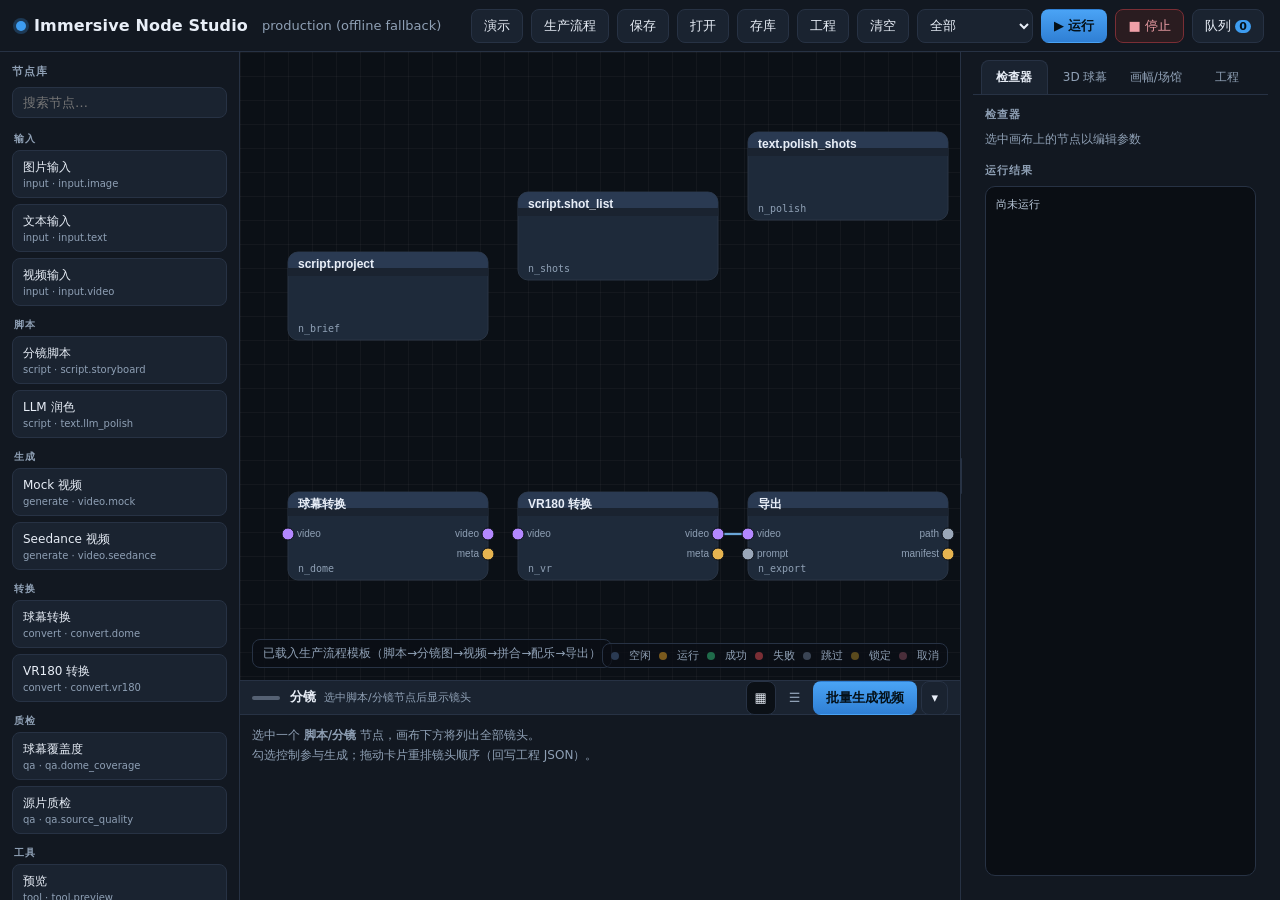
==== commit 68b5499e: "fix(studio): closable queue dropdown, rail resize grid track, gateway-missing banner (T1/T2 retest 0" ====
--- a/studio/static/index.html
+++ b/studio/static/index.html
@@ -101,7 +101,6 @@
             <span class="gw-warn hidden" id="gwWarn" title="provider=auto 在未配置网关时退回占位图">⚠ 未配置出图网关，分镜为占位图 · <a href="#" id="gwWarnLink">去配置</a></span>
           </div>
           <div class="drawer-tools">
-            <button type="button" id="btnNewBoard" title="新建一个手动分镜板：逐镜写描述 → 出图 → 出视频">＋ 分镜板</button>
             <button type="button" id="drawerViewCards" class="seg active" title="卡片视图">▦</button>
             <button type="button" id="drawerViewTable" class="seg" title="表格视图">☰</button>
             <button type="button" id="btnBatchGen" class="primary" title="只提交已勾选的镜头" disabled>批量生成视频</button>
@@ -111,7 +110,6 @@
         <div class="drawer-body" id="drawerBody">
           <div class="drawer-empty" id="drawerEmpty">
             <p class="hint">选中一个 <strong>脚本/分镜</strong> 节点，画布下方将列出全部镜头。<br/>勾选控制参与生成；拖动卡片重排镜头顺序（回写工程 JSON）。</p>
-            <p><button type="button" id="btnNewBoardEmpty" class="primary">＋ 新建分镜板</button> <span class="hint">手动逐镜写描述 → 出图选图 → 调时长/运镜 → 出视频 → 拼接成片</span></p>
           </div>
           <div class="drawer-cards" id="drawerCards"></div>
           <div class="drawer-table-wrap hidden" id="drawerTableWrap">
@@ -150,25 +148,12 @@
           <canvas id="domeCanvas" class="dome-canvas" width="480" height="280"></canvas>
           <div class="dome-actions">
             <label class="file-btn">
-              加载母版/分镜图/视频
+              加载母版/分镜图
               <input id="domeFile" type="file" accept="image/*,video/*" hidden />
             </label>
             <button type="button" id="btnCovGood">合规预设</button>
             <button type="button" id="btnCovBad">坏母版预设</button>
             <button type="button" id="btnCamDrag">机位拖拽</button>
-          </div>
-          <div class="dome-player hidden" id="domePlayer">
-            <div class="player-actions">
-              <button type="button" id="btnPlayPause" disabled>▶ 播放</button>
-              <label class="check-row loop-row">
-                <input type="checkbox" id="domeLoop" disabled />
-                <span>循环</span>
-              </label>
-            </div>
-            <div class="player-scrub">
-              <input id="domeProgress" class="player-progress" type="range" min="0" max="1000" step="1" value="0" disabled />
-              <span class="player-time"><span id="domeCurTime">00:00</span> / <span id="domeDur">00:00</span></span>
-            </div>
           </div>
           <div id="covReadout" class="cov-readout">加载中…</div>
         </section>
--- a/studio/static/style.css
+++ b/studio/static/style.css
@@ -85,7 +85,7 @@
 
 .layout {
   display: grid;
-  grid-template-columns: 240px 1fr 320px;
+  grid-template-columns: 240px minmax(0, 1fr) var(--rail-w, 320px);
   height: calc(100% - 52px);
   min-height: 0;
 }
@@ -278,7 +278,7 @@
 }
 
 @media (max-width: 1100px) {
-  .layout { grid-template-columns: 200px 1fr 260px; }
+  .layout { grid-template-columns: 200px minmax(0, 1fr) var(--rail-w, 260px); }
 }
 
 /* ---- right rail tabs ---- */
@@ -683,6 +683,12 @@
 .queue-item.cancelled { opacity: 0.6; }
 .queue-item.cancelled .queue-bar-fill { background: var(--err); }
 .queue-cancel { font-size: 11px; padding: 2px 8px; }
+.queue-head-actions { display: flex; gap: 6px; align-items: center; }
+.queue-head-actions button { font-size: 11px; padding: 3px 8px; }
+.queue-close { min-width: 26px; }
+.queue-state { font-size: 11px; color: var(--muted); align-self: center; }
+.queue-state.ok { color: var(--ok, #58c48a); }
+.queue-state.error, .queue-state.cancelled { color: var(--err); }
 
 .spotlight {
   position: fixed;
@@ -891,3 +897,8 @@
   outline: none;
   box-shadow: var(--shadow);
 }
+
+/* T1 09-29: gateway-not-configured notice in the drawer header */
+.gw-warn { color: var(--warn, #f0b541); font-size: 12px; margin-left: 10px; }
+.gw-warn a { color: var(--accent); }
+.gw-warn.hidden { display: none; }
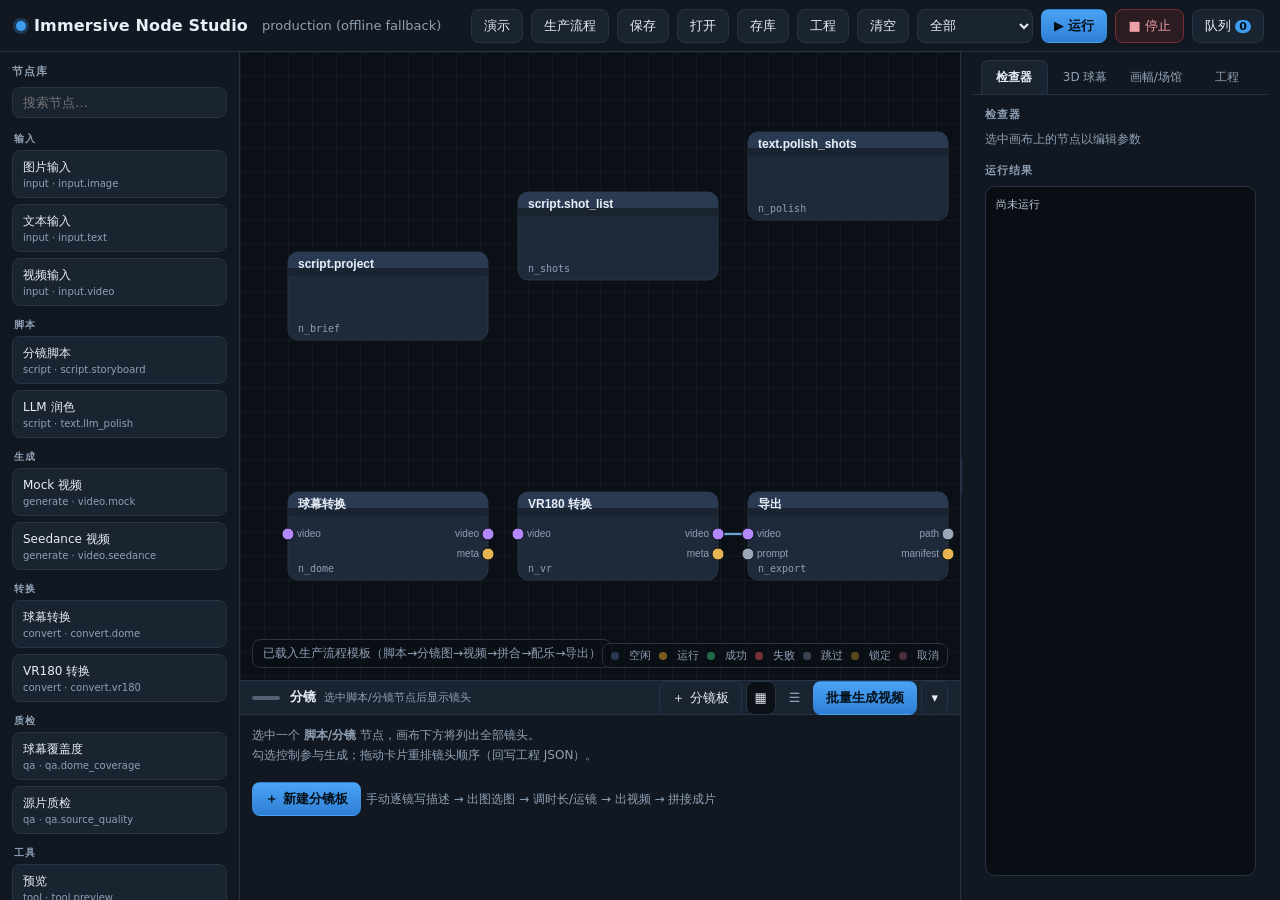
==== commit 81578e89: "feat(studio): 分镜板 drawer UI — per-shot prompt, 出图 candidates, pick, 时长/运镜, 出视频, 拼接成片 Co-Authored-By:" ====
--- a/studio/static/index.html
+++ b/studio/static/index.html
@@ -101,6 +101,7 @@
             <span class="gw-warn hidden" id="gwWarn" title="provider=auto 在未配置网关时退回占位图">⚠ 未配置出图网关，分镜为占位图 · <a href="#" id="gwWarnLink">去配置</a></span>
           </div>
           <div class="drawer-tools">
+            <button type="button" id="btnNewBoard" title="新建一个手动分镜板：逐镜写描述 → 出图 → 出视频">＋ 分镜板</button>
             <button type="button" id="drawerViewCards" class="seg active" title="卡片视图">▦</button>
             <button type="button" id="drawerViewTable" class="seg" title="表格视图">☰</button>
             <button type="button" id="btnBatchGen" class="primary" title="只提交已勾选的镜头" disabled>批量生成视频</button>
@@ -110,6 +111,7 @@
         <div class="drawer-body" id="drawerBody">
           <div class="drawer-empty" id="drawerEmpty">
             <p class="hint">选中一个 <strong>脚本/分镜</strong> 节点，画布下方将列出全部镜头。<br/>勾选控制参与生成；拖动卡片重排镜头顺序（回写工程 JSON）。</p>
+            <p><button type="button" id="btnNewBoardEmpty" class="primary">＋ 新建分镜板</button> <span class="hint">手动逐镜写描述 → 出图选图 → 调时长/运镜 → 出视频 → 拼接成片</span></p>
           </div>
           <div class="drawer-cards" id="drawerCards"></div>
           <div class="drawer-table-wrap hidden" id="drawerTableWrap">
--- a/studio/static/style.css
+++ b/studio/static/style.css
@@ -902,3 +902,136 @@
 .gw-warn { color: var(--warn, #f0b541); font-size: 12px; margin-left: 10px; }
 .gw-warn a { color: var(--accent); }
 .gw-warn.hidden { display: none; }
+
+/* T1 09-29: per-shot batch video result on the drawer card */
+.shot-video {
+  position: absolute;
+  right: 6px;
+  bottom: 6px;
+  min-width: 26px;
+  height: 26px;
+  border-radius: 13px;
+  display: flex;
+  align-items: center;
+  justify-content: center;
+  font-size: 13px;
+  background: rgba(6, 10, 16, 0.75);
+  color: var(--ink);
+  border: 1px solid var(--border);
+}
+.shot-video.ok { cursor: pointer; background: var(--accent); color: #041018; }
+.shot-video.error, .shot-video.cancelled { color: var(--err); }
+
+/* ── 分镜板 (manual storyboard board) ─────────────────────────────────── */
+.drawer-cards.board-mode { display: flex; flex-direction: column; gap: 8px; grid-template-columns: none; }
+.board-bar { display: flex; gap: 8px; align-items: center; flex-wrap: wrap; }
+.board-bar button { font-size: 12px; padding: 5px 10px; }
+.board-style {
+  flex: 1 1 220px;
+  min-width: 160px;
+  background: var(--panel-2);
+  color: var(--ink);
+  border: 1px solid var(--border);
+  border-radius: 8px;
+  padding: 6px 8px;
+  font: inherit;
+  font-size: 12px;
+}
+.board-row { display: flex; gap: 10px; align-items: stretch; overflow-x: auto; padding-bottom: 6px; }
+.board-card {
+  flex: 0 0 230px;
+  display: flex;
+  flex-direction: column;
+  gap: 6px;
+  padding: 8px;
+  background: var(--panel-2);
+  border: 1px solid var(--border);
+  border-radius: 10px;
+  font-size: 12px;
+}
+.board-card.dragging { opacity: 0.5; }
+.bc-head { display: flex; align-items: center; gap: 6px; }
+.bc-head button { padding: 1px 6px; font-size: 12px; }
+.bc-grip { cursor: grab; color: var(--muted); user-select: none; letter-spacing: -2px; }
+.bc-head .no { font-weight: 700; color: var(--ink); }
+.bc-thumb {
+  position: relative;
+  width: 100%;
+  background: #0a0e14;
+  border-radius: 8px;
+  overflow: hidden;
+  display: flex;
+  align-items: center;
+  justify-content: center;
+}
+.bc-thumb.aspect-dome { aspect-ratio: 1 / 1; }
+.bc-thumb.aspect-16x9 { aspect-ratio: 16 / 9; }
+.bc-thumb.aspect-2x1 { aspect-ratio: 2 / 1; }
+.bc-thumb img { width: 100%; height: 100%; object-fit: cover; cursor: zoom-in; }
+.bc-empty { color: var(--muted); }
+.bc-busy {
+  position: absolute;
+  inset: auto 0 0 0;
+  background: rgba(6, 10, 16, 0.7);
+  color: var(--ink);
+  text-align: center;
+  padding: 3px;
+}
+.bc-variants { display: flex; gap: 4px; overflow-x: auto; }
+.bc-variants img {
+  width: 40px;
+  height: 40px;
+  object-fit: cover;
+  border-radius: 4px;
+  border: 2px solid transparent;
+  cursor: pointer;
+  flex-shrink: 0;
+}
+.bc-variants img.on { border-color: var(--accent); }
+.bc-prompt {
+  width: 100%;
+  box-sizing: border-box;
+  resize: vertical;
+  min-height: 54px;
+  background: #0b1016;
+  color: var(--ink);
+  border: 1px solid var(--border);
+  border-radius: 6px;
+  padding: 5px 6px;
+  font: inherit;
+  font-size: 12px;
+}
+.bc-row { display: flex; gap: 8px; }
+.bc-row label { display: flex; align-items: center; gap: 4px; color: var(--muted); }
+.bc-row input, .bc-row select {
+  width: 64px;
+  background: #0b1016;
+  color: var(--ink);
+  border: 1px solid var(--border);
+  border-radius: 6px;
+  padding: 3px 4px;
+  font: inherit;
+  font-size: 12px;
+}
+.bc-row select { width: 72px; }
+.bc-actions { display: flex; gap: 6px; flex-wrap: wrap; }
+.bc-actions button, .bc-actions .file-btn { font-size: 12px; padding: 4px 9px; }
+.board-add {
+  flex: 0 0 120px;
+  border: 1px dashed var(--border);
+  background: transparent;
+  color: var(--muted);
+  border-radius: 10px;
+}
+.board-add:hover { color: var(--ink); border-color: var(--accent); }
+.lightbox {
+  position: fixed;
+  inset: 0;
+  z-index: 80;
+  background: rgba(3, 6, 10, 0.85);
+  display: flex;
+  align-items: center;
+  justify-content: center;
+  cursor: zoom-out;
+}
+.lightbox img { max-width: 92vw; max-height: 92vh; border-radius: 8px; }
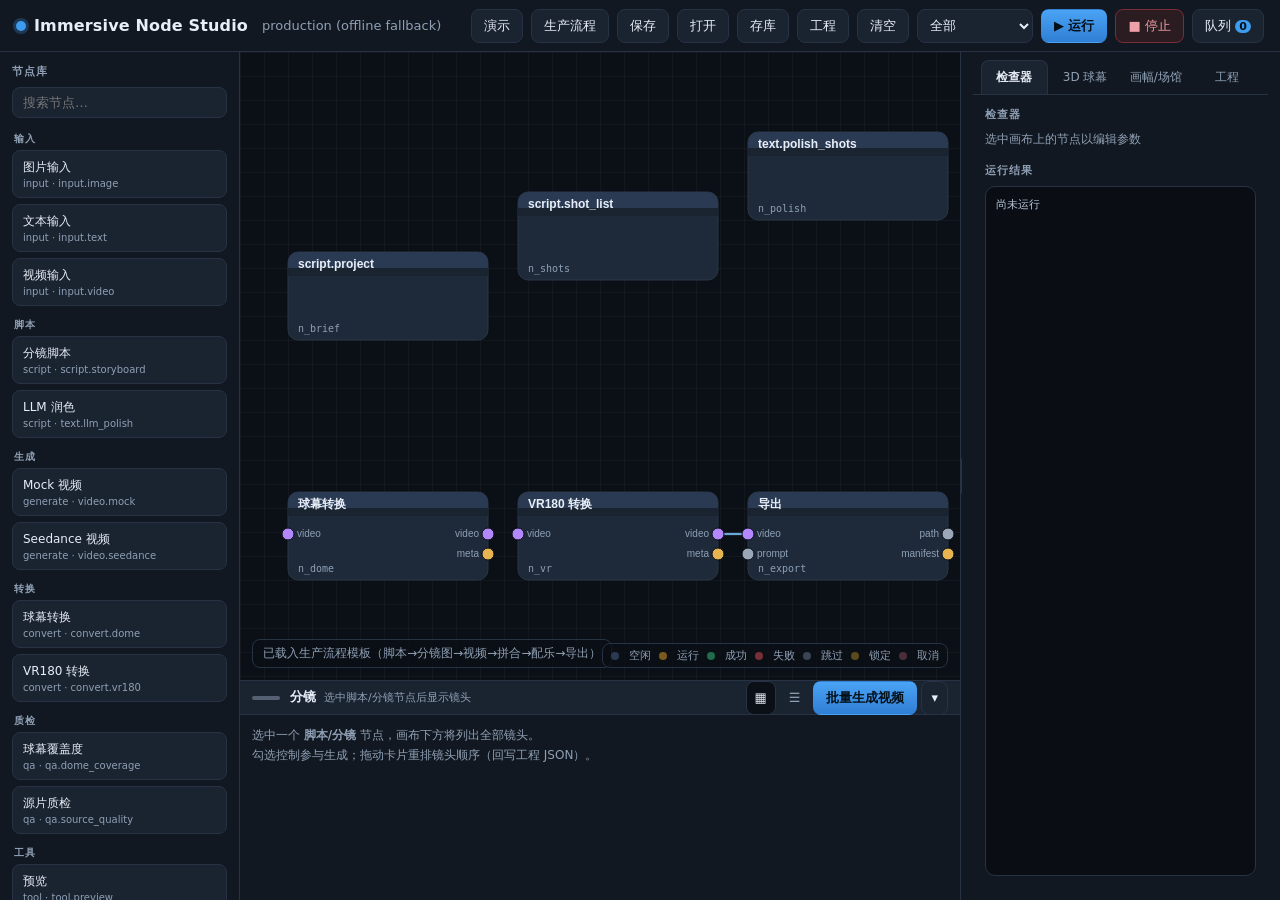
==== commit 4c9e9855: "fix(studio): T1/T2 retest 09-29 — gateway banner, closable queue, real batch clips, rail resize (#43" ====
--- a/studio/static/index.html
+++ b/studio/static/index.html
@@ -101,7 +101,6 @@
             <span class="gw-warn hidden" id="gwWarn" title="provider=auto 在未配置网关时退回占位图">⚠ 未配置出图网关，分镜为占位图 · <a href="#" id="gwWarnLink">去配置</a></span>
           </div>
           <div class="drawer-tools">
-            <button type="button" id="btnNewBoard" title="新建一个手动分镜板：逐镜写描述 → 出图 → 出视频">＋ 分镜板</button>
             <button type="button" id="drawerViewCards" class="seg active" title="卡片视图">▦</button>
             <button type="button" id="drawerViewTable" class="seg" title="表格视图">☰</button>
             <button type="button" id="btnBatchGen" class="primary" title="只提交已勾选的镜头" disabled>批量生成视频</button>
@@ -111,7 +110,6 @@
         <div class="drawer-body" id="drawerBody">
           <div class="drawer-empty" id="drawerEmpty">
             <p class="hint">选中一个 <strong>脚本/分镜</strong> 节点，画布下方将列出全部镜头。<br/>勾选控制参与生成；拖动卡片重排镜头顺序（回写工程 JSON）。</p>
-            <p><button type="button" id="btnNewBoardEmpty" class="primary">＋ 新建分镜板</button> <span class="hint">手动逐镜写描述 → 出图选图 → 调时长/运镜 → 出视频 → 拼接成片</span></p>
           </div>
           <div class="drawer-cards" id="drawerCards"></div>
           <div class="drawer-table-wrap hidden" id="drawerTableWrap">
--- a/studio/static/style.css
+++ b/studio/static/style.css
@@ -921,117 +921,3 @@
 }
 .shot-video.ok { cursor: pointer; background: var(--accent); color: #041018; }
 .shot-video.error, .shot-video.cancelled { color: var(--err); }
-
-/* ── 分镜板 (manual storyboard board) ─────────────────────────────────── */
-.drawer-cards.board-mode { display: flex; flex-direction: column; gap: 8px; grid-template-columns: none; }
-.board-bar { display: flex; gap: 8px; align-items: center; flex-wrap: wrap; }
-.board-bar button { font-size: 12px; padding: 5px 10px; }
-.board-style {
-  flex: 1 1 220px;
-  min-width: 160px;
-  background: var(--panel-2);
-  color: var(--ink);
-  border: 1px solid var(--border);
-  border-radius: 8px;
-  padding: 6px 8px;
-  font: inherit;
-  font-size: 12px;
-}
-.board-row { display: flex; gap: 10px; align-items: stretch; overflow-x: auto; padding-bottom: 6px; }
-.board-card {
-  flex: 0 0 230px;
-  display: flex;
-  flex-direction: column;
-  gap: 6px;
-  padding: 8px;
-  background: var(--panel-2);
-  border: 1px solid var(--border);
-  border-radius: 10px;
-  font-size: 12px;
-}
-.board-card.dragging { opacity: 0.5; }
-.bc-head { display: flex; align-items: center; gap: 6px; }
-.bc-head button { padding: 1px 6px; font-size: 12px; }
-.bc-grip { cursor: grab; color: var(--muted); user-select: none; letter-spacing: -2px; }
-.bc-head .no { font-weight: 700; color: var(--ink); }
-.bc-thumb {
-  position: relative;
-  width: 100%;
-  background: #0a0e14;
-  border-radius: 8px;
-  overflow: hidden;
-  display: flex;
-  align-items: center;
-  justify-content: center;
-}
-.bc-thumb.aspect-dome { aspect-ratio: 1 / 1; }
-.bc-thumb.aspect-16x9 { aspect-ratio: 16 / 9; }
-.bc-thumb.aspect-2x1 { aspect-ratio: 2 / 1; }
-.bc-thumb img { width: 100%; height: 100%; object-fit: cover; cursor: zoom-in; }
-.bc-empty { color: var(--muted); }
-.bc-busy {
-  position: absolute;
-  inset: auto 0 0 0;
-  background: rgba(6, 10, 16, 0.7);
-  color: var(--ink);
-  text-align: center;
-  padding: 3px;
-}
-.bc-variants { display: flex; gap: 4px; overflow-x: auto; }
-.bc-variants img {
-  width: 40px;
-  height: 40px;
-  object-fit: cover;
-  border-radius: 4px;
-  border: 2px solid transparent;
-  cursor: pointer;
-  flex-shrink: 0;
-}
-.bc-variants img.on { border-color: var(--accent); }
-.bc-prompt {
-  width: 100%;
-  box-sizing: border-box;
-  resize: vertical;
-  min-height: 54px;
-  background: #0b1016;
-  color: var(--ink);
-  border: 1px solid var(--border);
-  border-radius: 6px;
-  padding: 5px 6px;
-  font: inherit;
-  font-size: 12px;
-}
-.bc-row { display: flex; gap: 8px; }
-.bc-row label { display: flex; align-items: center; gap: 4px; color: var(--muted); }
-.bc-row input, .bc-row select {
-  width: 64px;
-  background: #0b1016;
-  color: var(--ink);
-  border: 1px solid var(--border);
-  border-radius: 6px;
-  padding: 3px 4px;
-  font: inherit;
-  font-size: 12px;
-}
-.bc-row select { width: 72px; }
-.bc-actions { display: flex; gap: 6px; flex-wrap: wrap; }
-.bc-actions button, .bc-actions .file-btn { font-size: 12px; padding: 4px 9px; }
-.board-add {
-  flex: 0 0 120px;
-  border: 1px dashed var(--border);
-  background: transparent;
-  color: var(--muted);
-  border-radius: 10px;
-}
-.board-add:hover { color: var(--ink); border-color: var(--accent); }
-.lightbox {
-  position: fixed;
-  inset: 0;
-  z-index: 80;
-  background: rgba(3, 6, 10, 0.85);
-  display: flex;
-  align-items: center;
-  justify-content: center;
-  cursor: zoom-out;
-}
-.lightbox img { max-width: 92vw; max-height: 92vh; border-radius: 8px; }
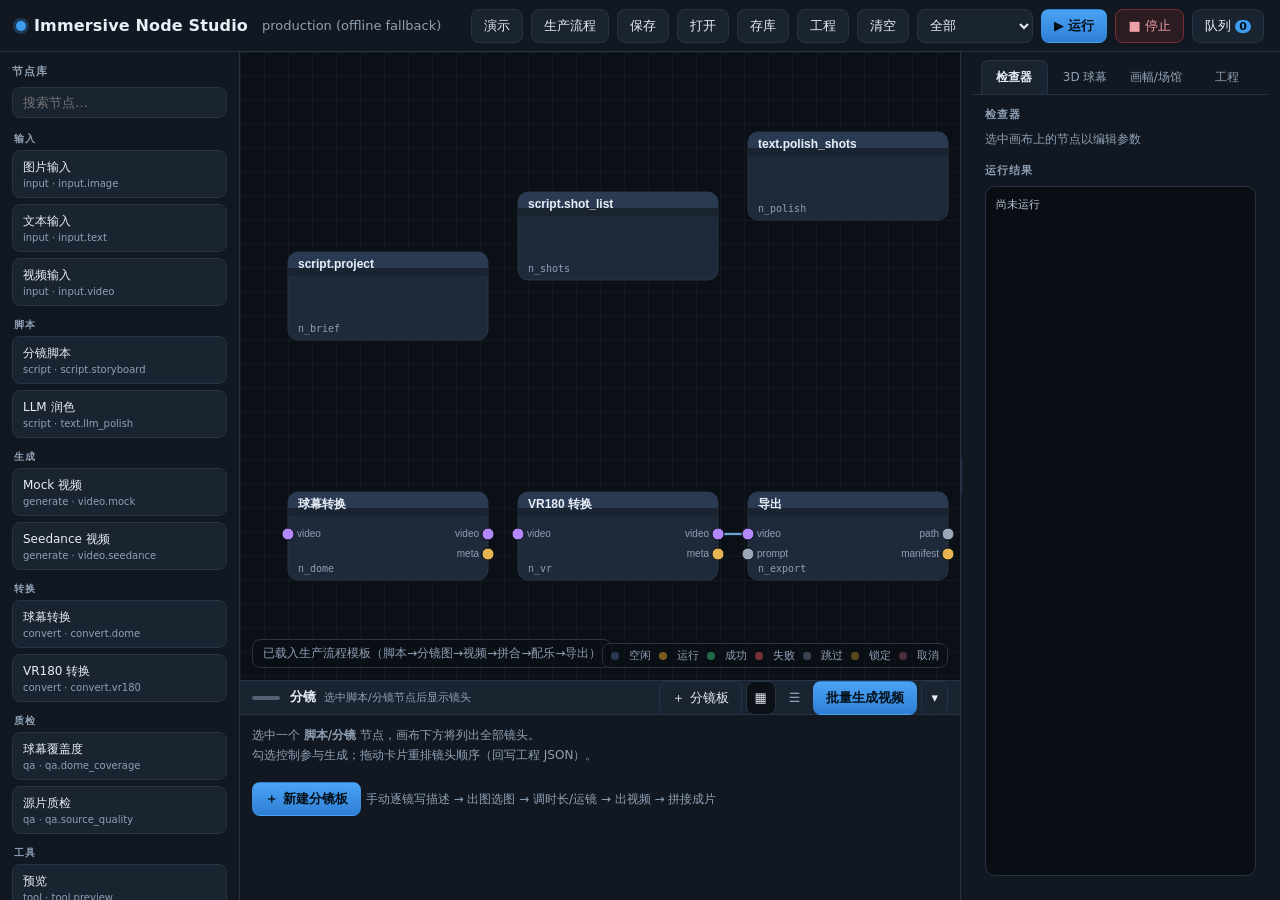
==== commit e8f00aa3: "feat(studio): 分镜板 — manual storyboard in the drawer: prompt → 出图 → pick → 出视频 → 拼接成片 (#435) * feat(s" ====
--- a/studio/static/index.html
+++ b/studio/static/index.html
@@ -101,6 +101,7 @@
             <span class="gw-warn hidden" id="gwWarn" title="provider=auto 在未配置网关时退回占位图">⚠ 未配置出图网关，分镜为占位图 · <a href="#" id="gwWarnLink">去配置</a></span>
           </div>
           <div class="drawer-tools">
+            <button type="button" id="btnNewBoard" title="新建一个手动分镜板：逐镜写描述 → 出图 → 出视频">＋ 分镜板</button>
             <button type="button" id="drawerViewCards" class="seg active" title="卡片视图">▦</button>
             <button type="button" id="drawerViewTable" class="seg" title="表格视图">☰</button>
             <button type="button" id="btnBatchGen" class="primary" title="只提交已勾选的镜头" disabled>批量生成视频</button>
@@ -110,6 +111,7 @@
         <div class="drawer-body" id="drawerBody">
           <div class="drawer-empty" id="drawerEmpty">
             <p class="hint">选中一个 <strong>脚本/分镜</strong> 节点，画布下方将列出全部镜头。<br/>勾选控制参与生成；拖动卡片重排镜头顺序（回写工程 JSON）。</p>
+            <p><button type="button" id="btnNewBoardEmpty" class="primary">＋ 新建分镜板</button> <span class="hint">手动逐镜写描述 → 出图选图 → 调时长/运镜 → 出视频 → 拼接成片</span></p>
           </div>
           <div class="drawer-cards" id="drawerCards"></div>
           <div class="drawer-table-wrap hidden" id="drawerTableWrap">
--- a/studio/static/style.css
+++ b/studio/static/style.css
@@ -921,3 +921,120 @@
 }
 .shot-video.ok { cursor: pointer; background: var(--accent); color: #041018; }
 .shot-video.error, .shot-video.cancelled { color: var(--err); }
+
+/* ── 分镜板 (manual storyboard board) ─────────────────────────────────── */
+.drawer-cards.board-mode { display: flex; flex-direction: column; gap: 8px; grid-template-columns: none; }
+.board-bar { display: flex; gap: 8px; align-items: center; flex-wrap: wrap; }
+.board-bar button { font-size: 12px; padding: 5px 10px; }
+.board-style {
+  flex: 1 1 220px;
+  min-width: 160px;
+  background: var(--panel-2);
+  color: var(--ink);
+  border: 1px solid var(--border);
+  border-radius: 8px;
+  padding: 6px 8px;
+  font: inherit;
+  font-size: 12px;
+}
+.board-row { display: flex; gap: 10px; align-items: stretch; overflow-x: auto; padding-bottom: 6px; }
+.board-card {
+  flex: 0 0 230px;
+  display: flex;
+  flex-direction: column;
+  gap: 6px;
+  padding: 8px;
+  background: var(--panel-2);
+  border: 1px solid var(--border);
+  border-radius: 10px;
+  font-size: 12px;
+}
+.board-card.dragging { opacity: 0.5; }
+.bc-head { display: flex; align-items: center; gap: 6px; }
+.bc-head button { padding: 1px 6px; font-size: 12px; }
+.bc-grip { cursor: grab; color: var(--muted); user-select: none; letter-spacing: -2px; }
+.bc-head .no { font-weight: 700; color: var(--ink); }
+.bc-thumb {
+  position: relative;
+  width: 100%;
+  background: #0a0e14;
+  border-radius: 8px;
+  overflow: hidden;
+  display: flex;
+  align-items: center;
+  justify-content: center;
+}
+.bc-thumb.aspect-dome { aspect-ratio: 1 / 1; }
+.bc-thumb.aspect-16x9 { aspect-ratio: 16 / 9; }
+.bc-thumb.aspect-2x1 { aspect-ratio: 2 / 1; }
+.bc-thumb img { width: 100%; height: 100%; object-fit: cover; cursor: zoom-in; }
+.bc-empty { color: var(--muted); }
+.bc-busy {
+  position: absolute;
+  inset: auto 0 0 0;
+  background: rgba(6, 10, 16, 0.7);
+  color: var(--ink);
+  text-align: center;
+  padding: 3px;
+}
+.bc-variants { display: flex; gap: 4px; overflow-x: auto; }
+.bc-variants img {
+  width: 40px;
+  height: 40px;
+  object-fit: cover;
+  border-radius: 4px;
+  border: 2px solid transparent;
+  cursor: pointer;
+  flex-shrink: 0;
+}
+.bc-variants img.on { border-color: var(--accent); }
+.bc-prompt {
+  width: 100%;
+  box-sizing: border-box;
+  resize: vertical;
+  min-height: 54px;
+  background: #0b1016;
+  color: var(--ink);
+  border: 1px solid var(--border);
+  border-radius: 6px;
+  padding: 5px 6px;
+  font: inherit;
+  font-size: 12px;
+}
+.bc-row { display: flex; gap: 8px; }
+.bc-row label { display: flex; align-items: center; gap: 4px; color: var(--muted); }
+.bc-row input, .bc-row select {
+  width: 64px;
+  background: #0b1016;
+  color: var(--ink);
+  border: 1px solid var(--border);
+  border-radius: 6px;
+  padding: 3px 4px;
+  font: inherit;
+  font-size: 12px;
+}
+.bc-row select { width: 72px; }
+.bc-actions { display: flex; gap: 6px; flex-wrap: wrap; }
+.bc-actions button, .bc-actions .file-btn { font-size: 12px; padding: 4px 9px; }
+.board-add {
+  flex: 0 0 120px;
+  border: 1px dashed var(--border);
+  background: transparent;
+  color: var(--muted);
+  border-radius: 10px;
+}
+.board-add:hover { color: var(--ink); border-color: var(--accent); }
+.lightbox {
+  position: fixed;
+  inset: 0;
+  z-index: 80;
+  background: rgba(3, 6, 10, 0.85);
+  display: flex;
+  align-items: center;
+  justify-content: center;
+  cursor: zoom-out;
+}
+.lightbox img { max-width: 92vw; max-height: 92vh; border-radius: 8px; }
+/* The drawer toggles .hidden on its empty-state / cards / table blocks, but no
+ * rule ever hid them, so the "选中一个脚本/分镜节点" hint sat above every card row. */
+.shot-drawer .hidden { display: none !important; }
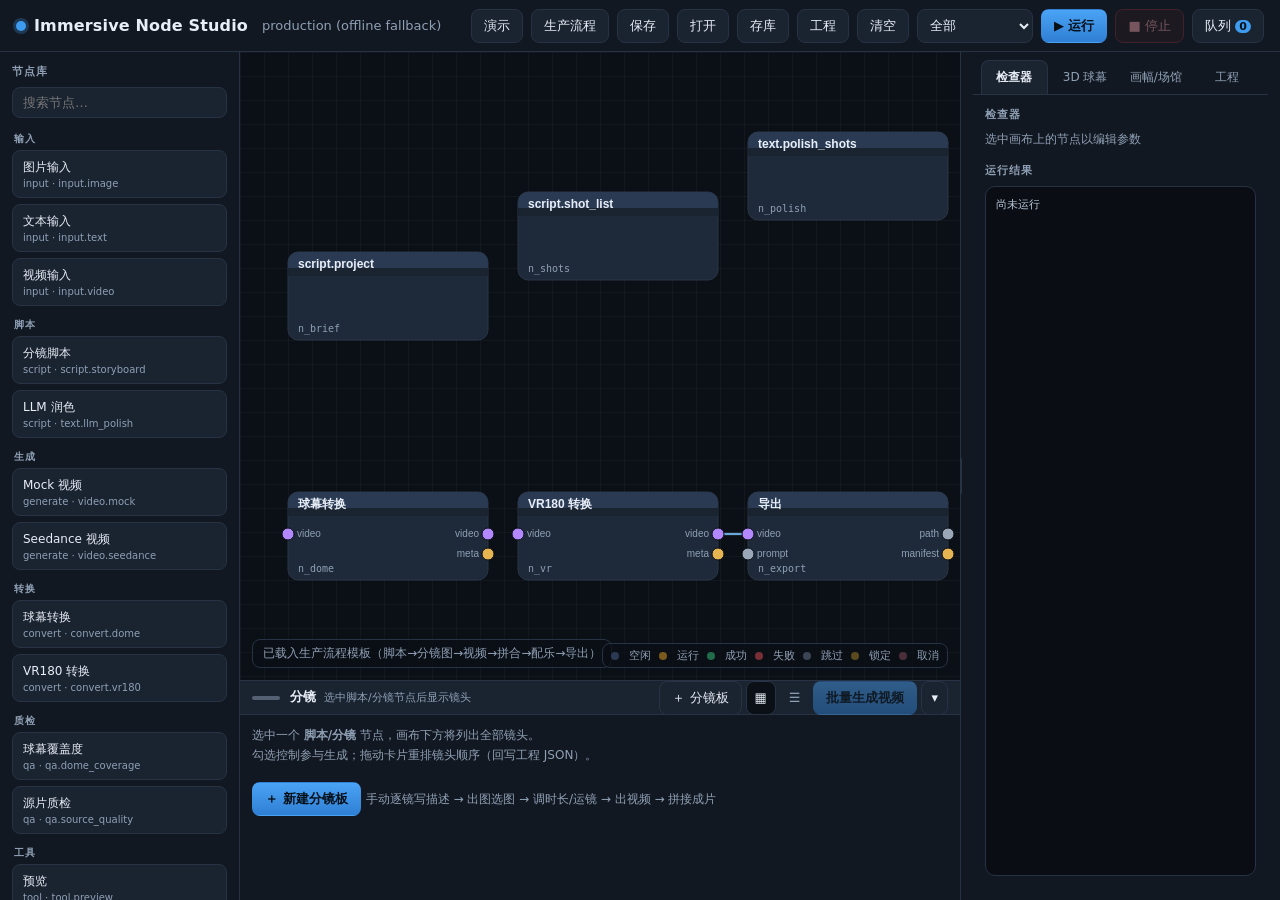
==== commit 4ca78e50: "feat(studio): 3D 球幕面板支持载入穹顶视频（视频纹理 + 播放/暂停/拖动进度，机位视口同步）(#428) (#432) * feat(studio): preview3d video" ====
--- a/studio/static/index.html
+++ b/studio/static/index.html
@@ -150,12 +150,25 @@
           <canvas id="domeCanvas" class="dome-canvas" width="480" height="280"></canvas>
           <div class="dome-actions">
             <label class="file-btn">
-              加载母版/分镜图
+              加载母版/分镜图/视频
               <input id="domeFile" type="file" accept="image/*,video/*" hidden />
             </label>
             <button type="button" id="btnCovGood">合规预设</button>
             <button type="button" id="btnCovBad">坏母版预设</button>
             <button type="button" id="btnCamDrag">机位拖拽</button>
+          </div>
+          <div class="dome-player hidden" id="domePlayer">
+            <div class="player-actions">
+              <button type="button" id="btnPlayPause" disabled>▶ 播放</button>
+              <label class="check-row loop-row">
+                <input type="checkbox" id="domeLoop" disabled />
+                <span>循环</span>
+              </label>
+            </div>
+            <div class="player-scrub">
+              <input id="domeProgress" class="player-progress" type="range" min="0" max="1000" step="1" value="0" disabled />
+              <span class="player-time"><span id="domeCurTime">00:00</span> / <span id="domeDur">00:00</span></span>
+            </div>
           </div>
           <div id="covReadout" class="cov-readout">加载中…</div>
         </section>
--- a/studio/static/style.css
+++ b/studio/static/style.css
@@ -435,6 +435,45 @@
 }
 .file-btn:hover { background: #223044; }
 
+/* ---- 3D dome video player (issue #428) ----
+   The hidden <video> element feeds texImage2D(video); these controls drive
+   play/pause, a scrubable progress bar, time readout and the loop toggle. */
+.dome-player {
+  margin-top: 10px;
+  padding: 10px;
+  border: 1px solid var(--border);
+  border-radius: 8px;
+  background: var(--panel-2);
+  display: flex;
+  flex-direction: column;
+  gap: 8px;
+}
+.dome-player.hidden { display: none; }
+.player-actions {
+  display: flex;
+  align-items: center;
+  gap: 12px;
+}
+.player-actions .loop-row { margin-top: 0; }
+.player-scrub {
+  display: flex;
+  align-items: center;
+  gap: 10px;
+}
+.player-progress {
+  flex: 1;
+  accent-color: var(--accent);
+  min-width: 0;
+}
+.player-time {
+  font-size: 11px;
+  color: var(--muted);
+  white-space: nowrap;
+  font-family: ui-monospace, Consolas, monospace;
+}
+.dome-video { display: none; }
+button:disabled { opacity: 0.45; cursor: not-allowed; }
+
 .cov-readout { margin-top: 10px; }
 .cov-main {
   border-radius: 10px;
